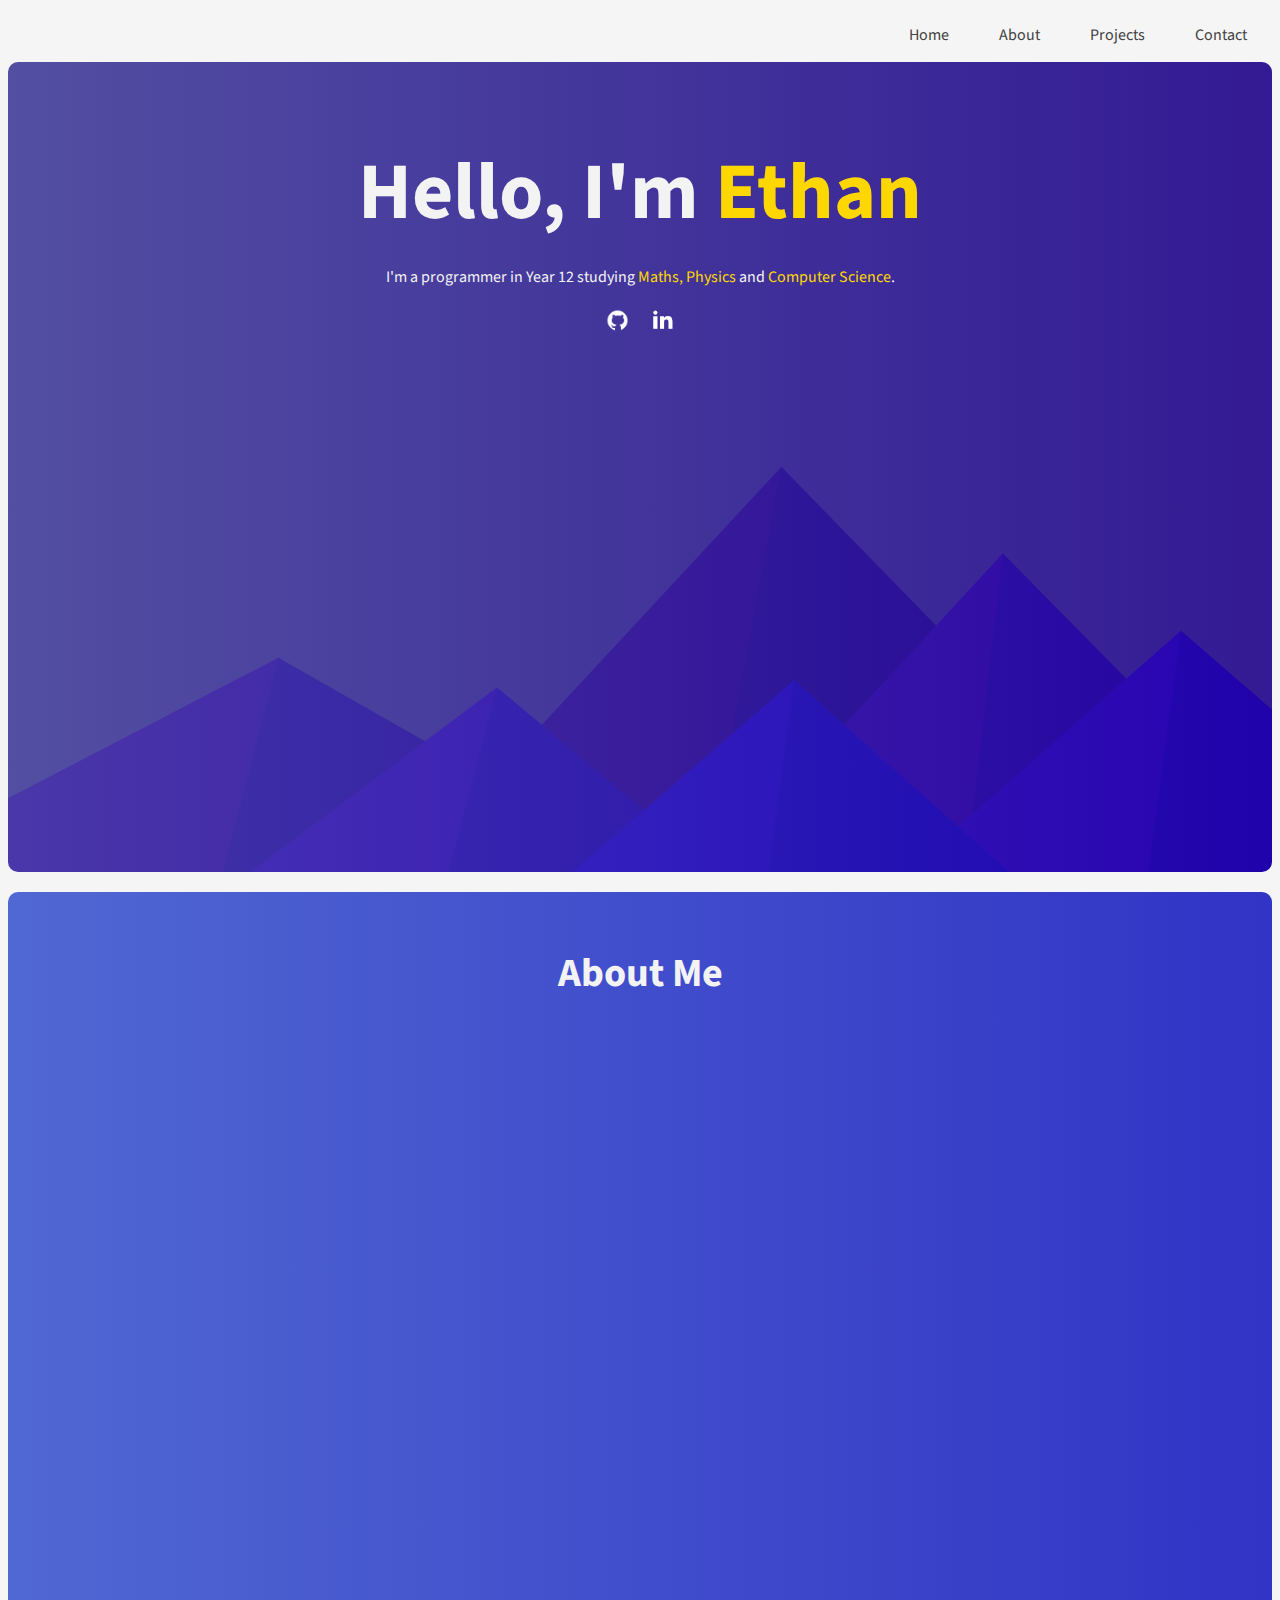
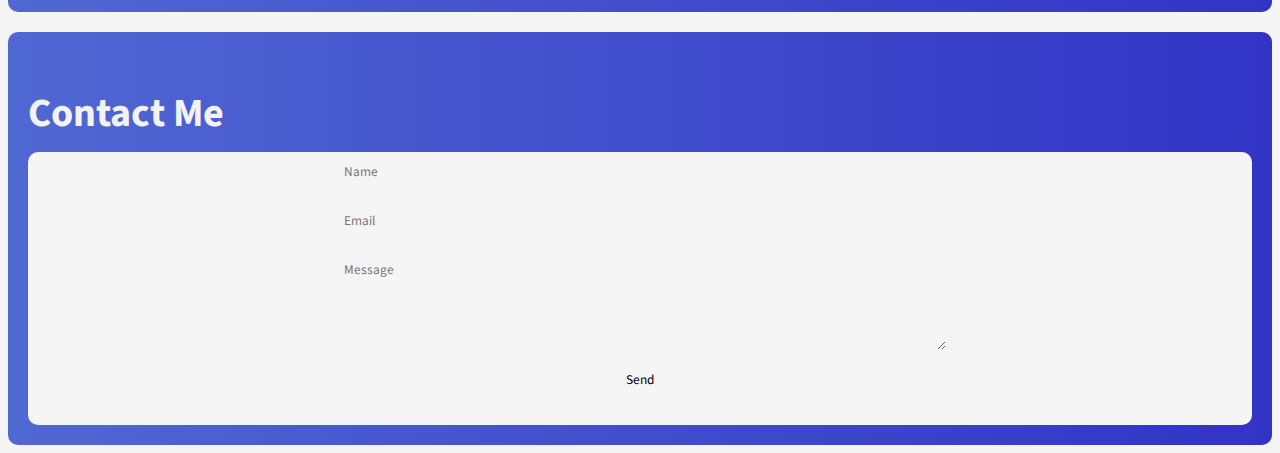
==== index.html @ f146d06d "add files" ====
<html>
    <head>
        <meta charset="UTF-8">
        <meta name="viewport" content="width=device-width, initial-scale=1.0">
        <link rel="stylesheet" type="text/css" href="style.css">
        <link rel="preconnect" href="https://fonts.googleapis.com">
        <link rel="preconnect" href="https://fonts.gstatic.com" crossorigin>
        <link href="https://fonts.googleapis.com/css2?family=Source+Sans+Pro:wght@400;600;700;900&amp;display=swap" rel="stylesheet">
    <body>
        <nav class="navbar">
            <ul>
                <li><a href="index.html">Home</a></li>
                <li><a href="#about">About</a></li>
                <li><a href="#projects">Projects</a></li>
                <li><a href="#contact">Contact</a></li>
            </ul>
        </nav>
        <div class="container">
            <div class="intro" align="center">
                <h1>Hello, I'm <standout>Ethan</standout></h1>
                <p>I'm a programmer in Year 12 studying <standout>Maths, Physics</standout> and <standout>Computer Science</standout>.</p>

                <div class="socials">
                    <img class="socials-icon" src="assets/github.png" alt="GitHub">
                    <img class="socials-icon" src="assets/linkedin.png" alt="LinkedIn">
                </div>
            </div>
            <div id="about" class="about" align="center">
                <h2>About Me</h2>
                <div class="about-description" align="left">
                    <p>I'm a student at <standout>JFS</standout> in London, studying Maths, Physics and Computer Science. I'm passionate about programming and have been coding for over 4 years. I'm currently interested in <standout>Compilers</standout>, <standout>Algorithms</standout> and <standout>Game Development</standout>.<br/><br/>I am currently teaching myself the <standout>Rust programming Language</standout>.</p>
                </div>
            </div>
            <!-- <div id="project" class="projects">
                
            </div> -->
            <div id="contact" class="contact">
                <h2>Contact Me</h2>
                <div class="contact-form">
                    <form action="submit.php" method="post">
                        <input type="text" name="name" placeholder="Name" required>
                        <input type="email" name="email" placeholder="Email" required>
                        <textarea name="message" placeholder="Message" required></textarea>
                        <input type="submit" value="Send">
                    </form>
                </div>
            </div>
        </div>
        <script src="index.js"></script>
    </body>
</html>
---- style.css ----
* {
    font-family: "Source Sans Pro", sans-serif;
    background-color: rgb(245, 245, 245);
    box-sizing: border-box;

    animation: easeInScreen 0.5s ease-in backwards;
}

html {
    scroll-behavior: smooth;
}

.navbar {
    background-color: rgb(245, 245, 245);
    display: flex;
    justify-content: right;
    font-family: "Source Sans Pro", sans-serif;
    user-select: none;
}

.navbar ul {
    list-style-type: none;
    display: flex;
}

.navbar li {
    margin: 0 10px;
}

.navbar a {
    text-decoration: none;
    color: rgb(65, 65, 65);
    padding: 10px 15px;
}

.navbar a:hover {
    background-color: #e2e2e2;
    transition: color 0.2s, background-color 0.2s;
}

h1 {
    font-size: 5em;
    margin-bottom: 10px;
    background: 0;
}

h2 {
    font-size: 2.5em;
    margin-bottom: 10px;
    background: 0;
}

p {
    background: 0;
}

standout {
    color: gold;
    background: 0;
}

.intro {
    color: rgb(243, 243, 243);
    position: relative;
    padding: 20px;
    background-image: linear-gradient(to right, rgba(39, 69, 202, 0.8), rgba(0, 3, 185, 0.8)), url("assets/flat-mountains.svg");
    
    background-size: cover;
    background-position: center;
    height: 90vh;
    width: 100%;
    border-radius: 10px;
    justify-content: center;

    animation: easeInSection 0.7s ease-in backwards;
}

.socials {
    display: flex;
    justify-content: center;
    margin-top: 20px;
    background: 0;
}

.socials-icon {
    height: 25px;
    width: 25px;
    margin: 0 10px;
    background: 0;
    user-select: none;
}

.socials-icon:hover {
    transform: scale(1.2);
    transition: transform 0.2s;
    cursor: pointer;
}

.about {
    color: rgb(243, 243, 243);
    position: relative;
    padding: 20px;
    margin-top: 20px;
    background-image: linear-gradient(to right, rgba(39, 69, 202, 0.8), rgba(0, 3, 185, 0.8));
    
    background-size: cover;
    background-position: center;
    height: 80vh;
    width: 100%;
    border-radius: 10px;
    justify-content: center;

    animation: easeInSection 0.7s ease-in backwards;
}

.about-description {
    margin-top: 100px;
    margin-right: 67%;
    max-width: 800px;
    background: 0;
    opacity: 0;
}

.about-description.visible {
    opacity: 1;
    animation: easeInSection 1s ease-in backwards;
}

.contact {
    /* email form */
    color: rgb(243, 243, 243);
    position: relative;
    padding: 20px;
    margin-top: 20px;
    background-image: linear-gradient(to right, rgba(39, 69, 202, 0.8), rgba(0, 3, 185, 0.8));
    border-radius: 10px;
}

.contact-form {
    /* nice looking contact form */
    display: flex;
    flex-direction: column;
    align-items: center;
    border-radius: 10px;
}

.contact-form input,
.contact-form textarea {
    width: 100%;
    padding: 10px;
    margin-bottom: 10px;
    border: none;
    border-radius: 10px;
    background: 0;
}

.contact-form textarea {
    height: 100px;
    background: 0;
}

.contact-form button {
    padding: 10px 20px;
    background-color: rgb(65, 65, 65);
    color: white;
    border: none;
    border-radius: 5px;
    cursor: pointer;
    background: rgba(0, 3, 185, 0.8);
}

.contact-form button:hover {
    background-color: #333333;
    background: rgba(0, 3, 185, 0.8);
}

/* animations */
@keyframes easeInScreen {
    0% {
        opacity: 0;
    }
    100% {
        opacity: 1;
    }
}

@keyframes easeInSection {
    0% {
        opacity: 0;
        transform: translateX(20px);
    }
    100% {
        opacity: 1;
        transform: translateX(0);
    }
}
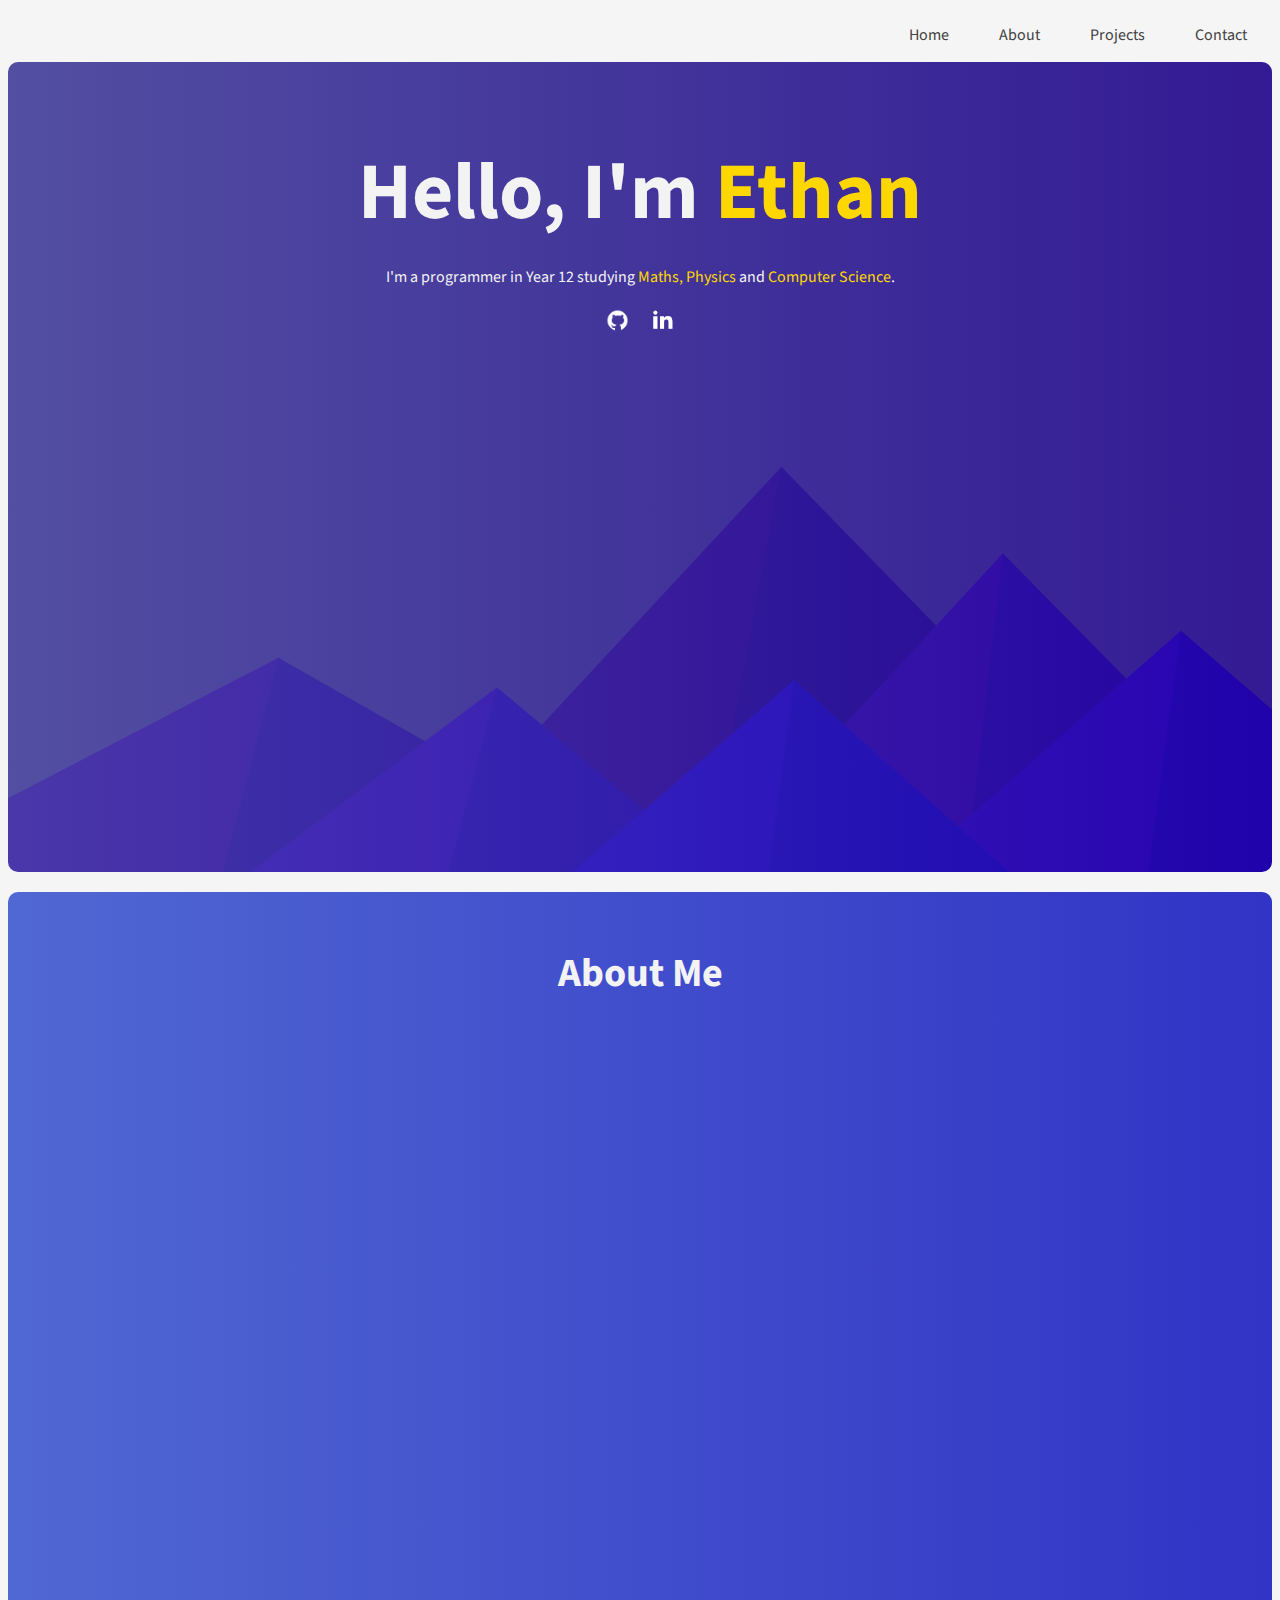
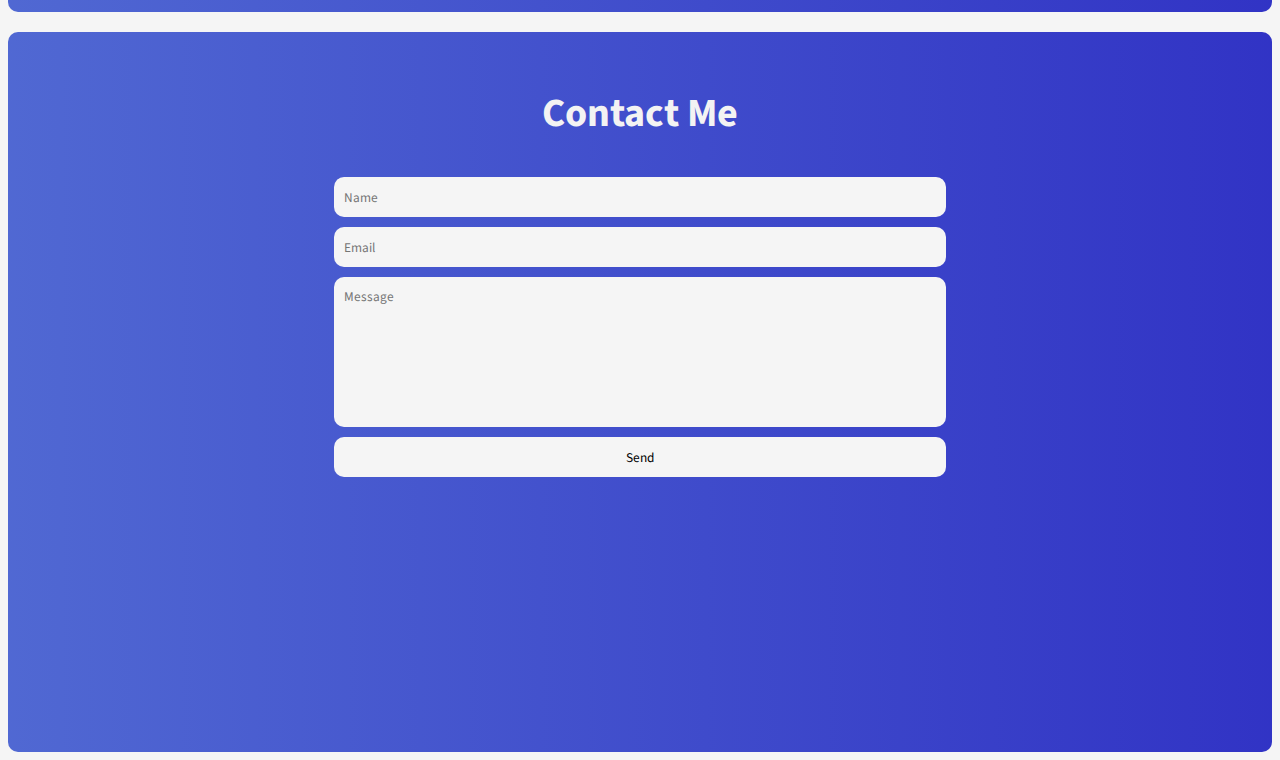
==== commit 8fe870e4: "base add functionality for form" ====
--- a/index.html
+++ b/index.html
@@ -31,10 +31,10 @@
                     <p>I'm a student at <standout>JFS</standout> in London, studying Maths, Physics and Computer Science. I'm passionate about programming and have been coding for over 4 years. I'm currently interested in <standout>Compilers</standout>, <standout>Algorithms</standout> and <standout>Game Development</standout>.<br/><br/>I am currently teaching myself the <standout>Rust programming Language</standout>.</p>
                 </div>
             </div>
-            <!-- <div id="project" class="projects">
+            <div id="project" class="projects">
                 
-            </div> -->
-            <div id="contact" class="contact">
+            </div>
+            <div id="contact" class="contact" align="center">
                 <h2>Contact Me</h2>
                 <div class="contact-form">
                     <form action="submit.php" method="post">
--- a/style.css
+++ b/style.css
@@ -130,6 +130,7 @@
     /* email form */
     color: rgb(243, 243, 243);
     position: relative;
+    height: 80vh;
     padding: 20px;
     margin-top: 20px;
     background-image: linear-gradient(to right, rgba(39, 69, 202, 0.8), rgba(0, 3, 185, 0.8));
@@ -141,7 +142,9 @@
     display: flex;
     flex-direction: column;
     align-items: center;
-    border-radius: 10px;
+    margin-top: 35px;
+    border-radius: 10px;
+    background-color: rgba(0, 0, 0, 0);
 }
 
 .contact-form input,
@@ -151,27 +154,32 @@
     margin-bottom: 10px;
     border: none;
     border-radius: 10px;
-    background: 0;
+    height: 40px;
 }
 
 .contact-form textarea {
-    height: 100px;
-    background: 0;
+    height: 150px;
+    resize: none;
 }
 
 .contact-form button {
     padding: 10px 20px;
-    background-color: rgb(65, 65, 65);
+    background-color: rgba(0, 0, 0, 0);
     color: white;
-    border: none;
+    border:0cap;
     border-radius: 5px;
     cursor: pointer;
     background: rgba(0, 3, 185, 0.8);
 }
 
-.contact-form button:hover {
-    background-color: #333333;
-    background: rgba(0, 3, 185, 0.8);
+.contact-form form {
+    border-radius: 10px;
+    background-color: rgba(0, 0, 0, 0);
+}
+
+.contact-form input:hover,
+.contact-form textarea:hover {
+    background: #e2e2e2;
 }
 
 /* animations */
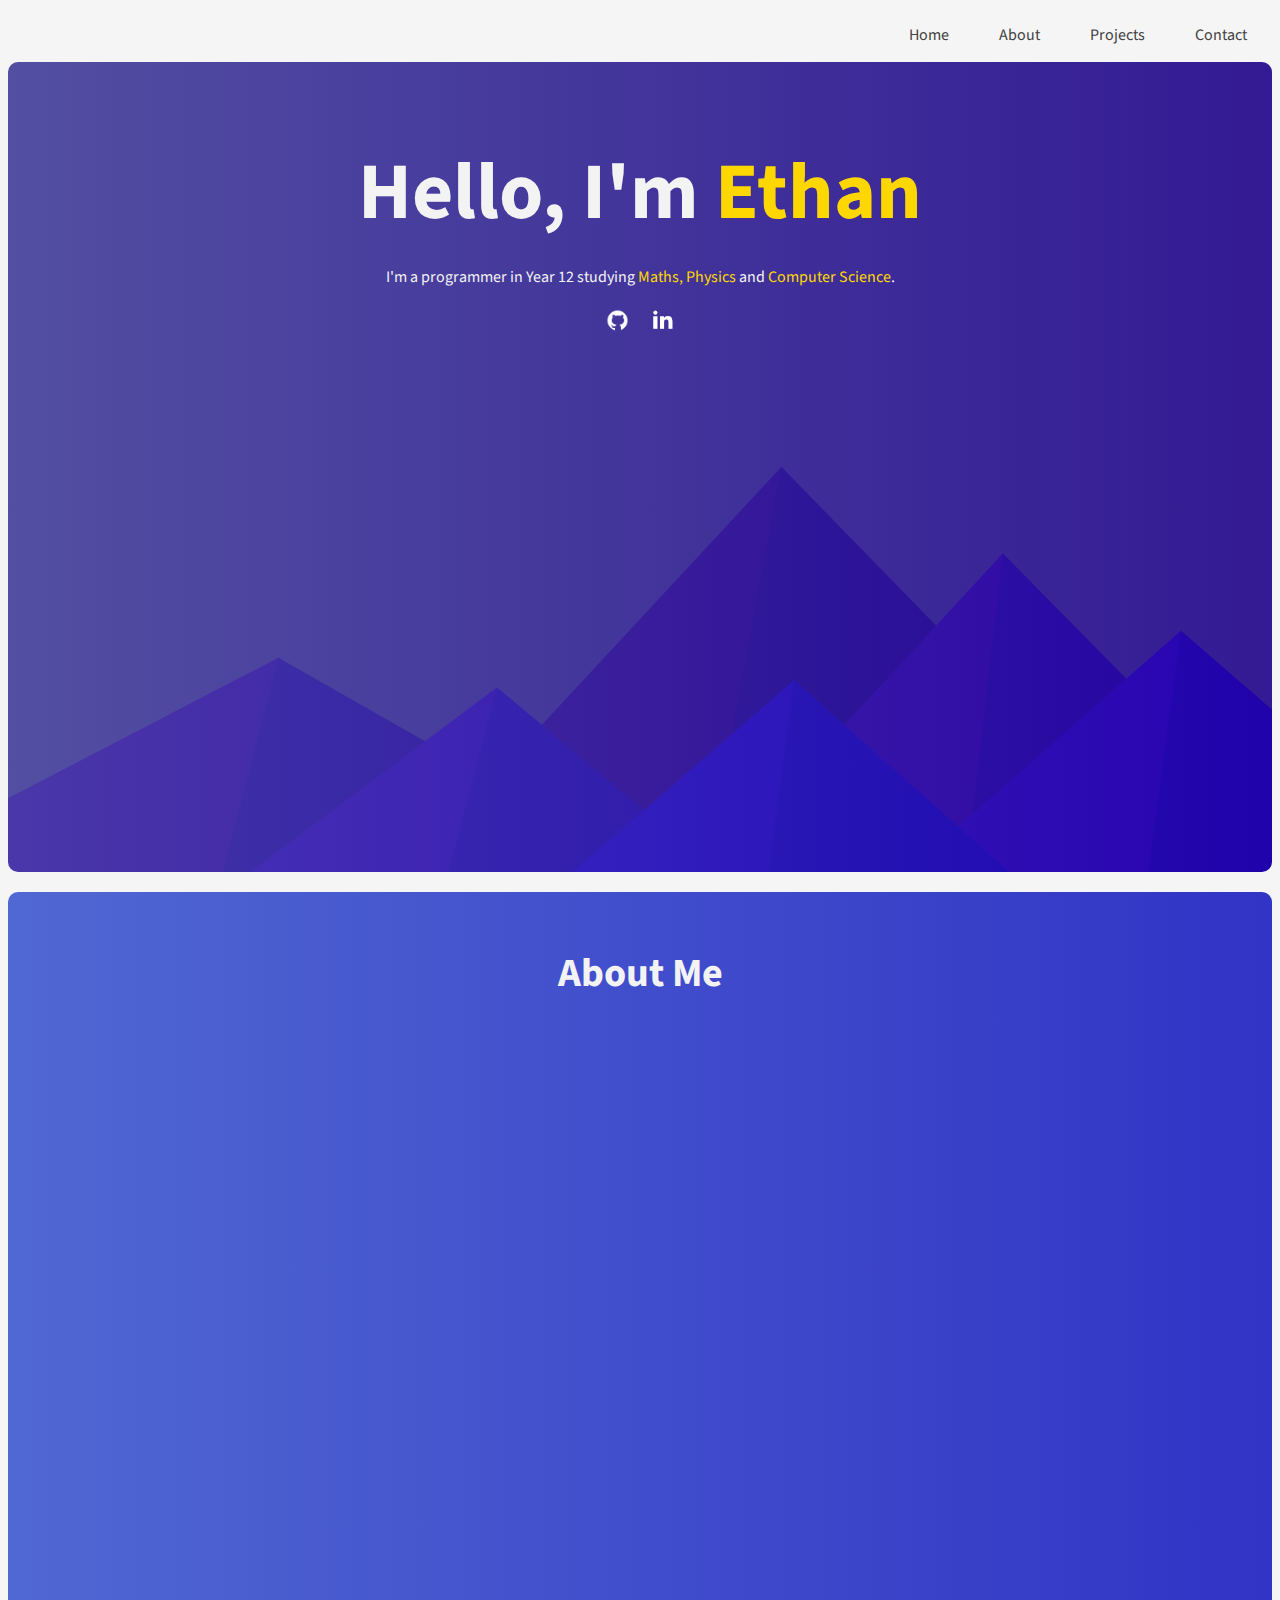
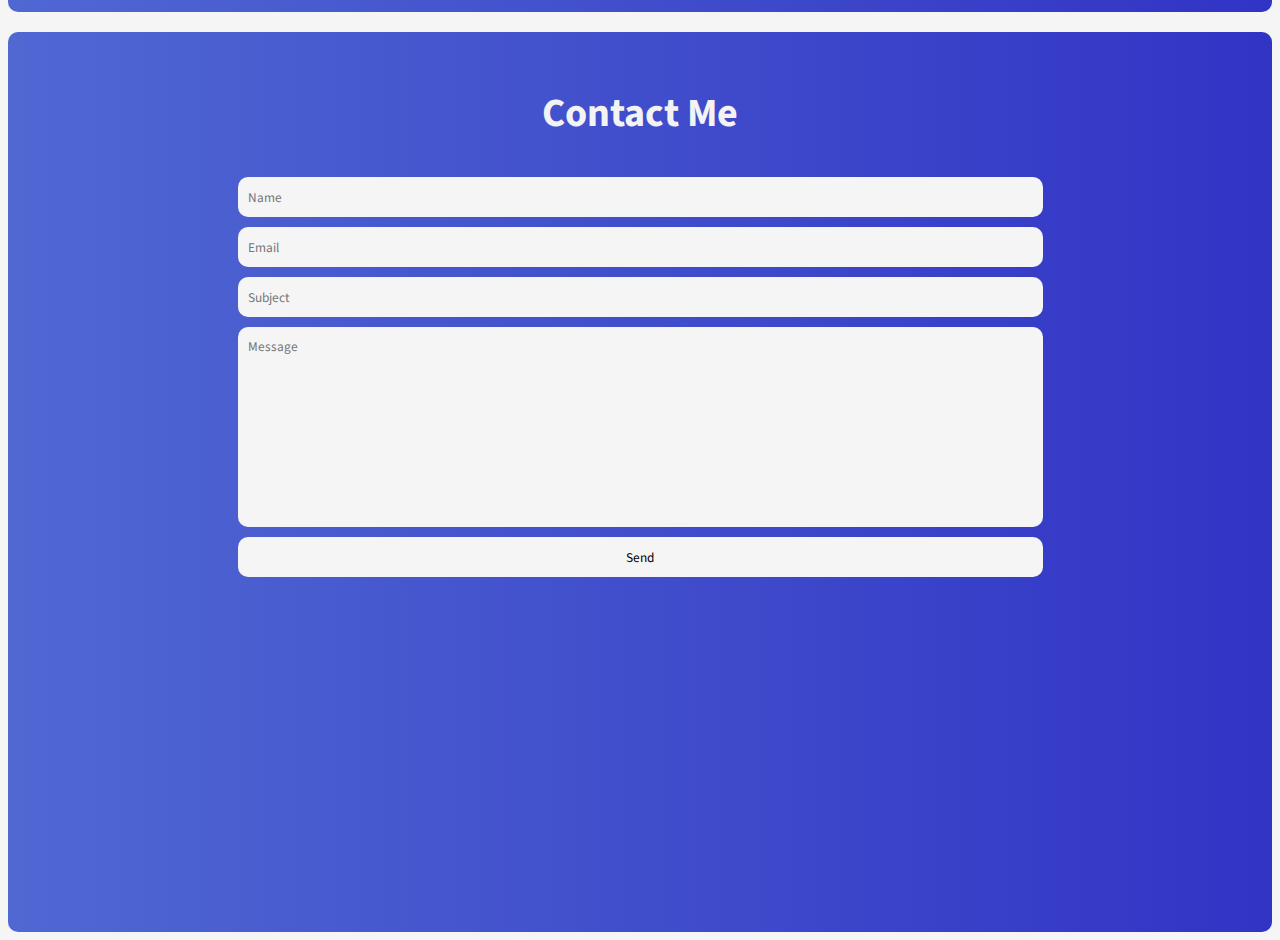
==== commit 08913cd2: "fix contact submission" ====
--- a/index.html
+++ b/index.html
@@ -37,9 +37,10 @@
             <div id="contact" class="contact" align="center">
                 <h2>Contact Me</h2>
                 <div class="contact-form">
-                    <form action="submit.php" method="post">
+                    <form action="https://formspree.io/f/mwkgqrpg" method="post">
                         <input type="text" name="name" placeholder="Name" required>
                         <input type="email" name="email" placeholder="Email" required>
+                        <input type="text" name="subject" placeholder="Subject" required>
                         <textarea name="message" placeholder="Message" required></textarea>
                         <input type="submit" value="Send">
                     </form>
--- a/style.css
+++ b/style.css
@@ -130,7 +130,7 @@
     /* email form */
     color: rgb(243, 243, 243);
     position: relative;
-    height: 80vh;
+    height: 100vh;
     padding: 20px;
     margin-top: 20px;
     background-image: linear-gradient(to right, rgba(39, 69, 202, 0.8), rgba(0, 3, 185, 0.8));
@@ -158,7 +158,7 @@
 }
 
 .contact-form textarea {
-    height: 150px;
+    height: 200px;
     resize: none;
 }
 
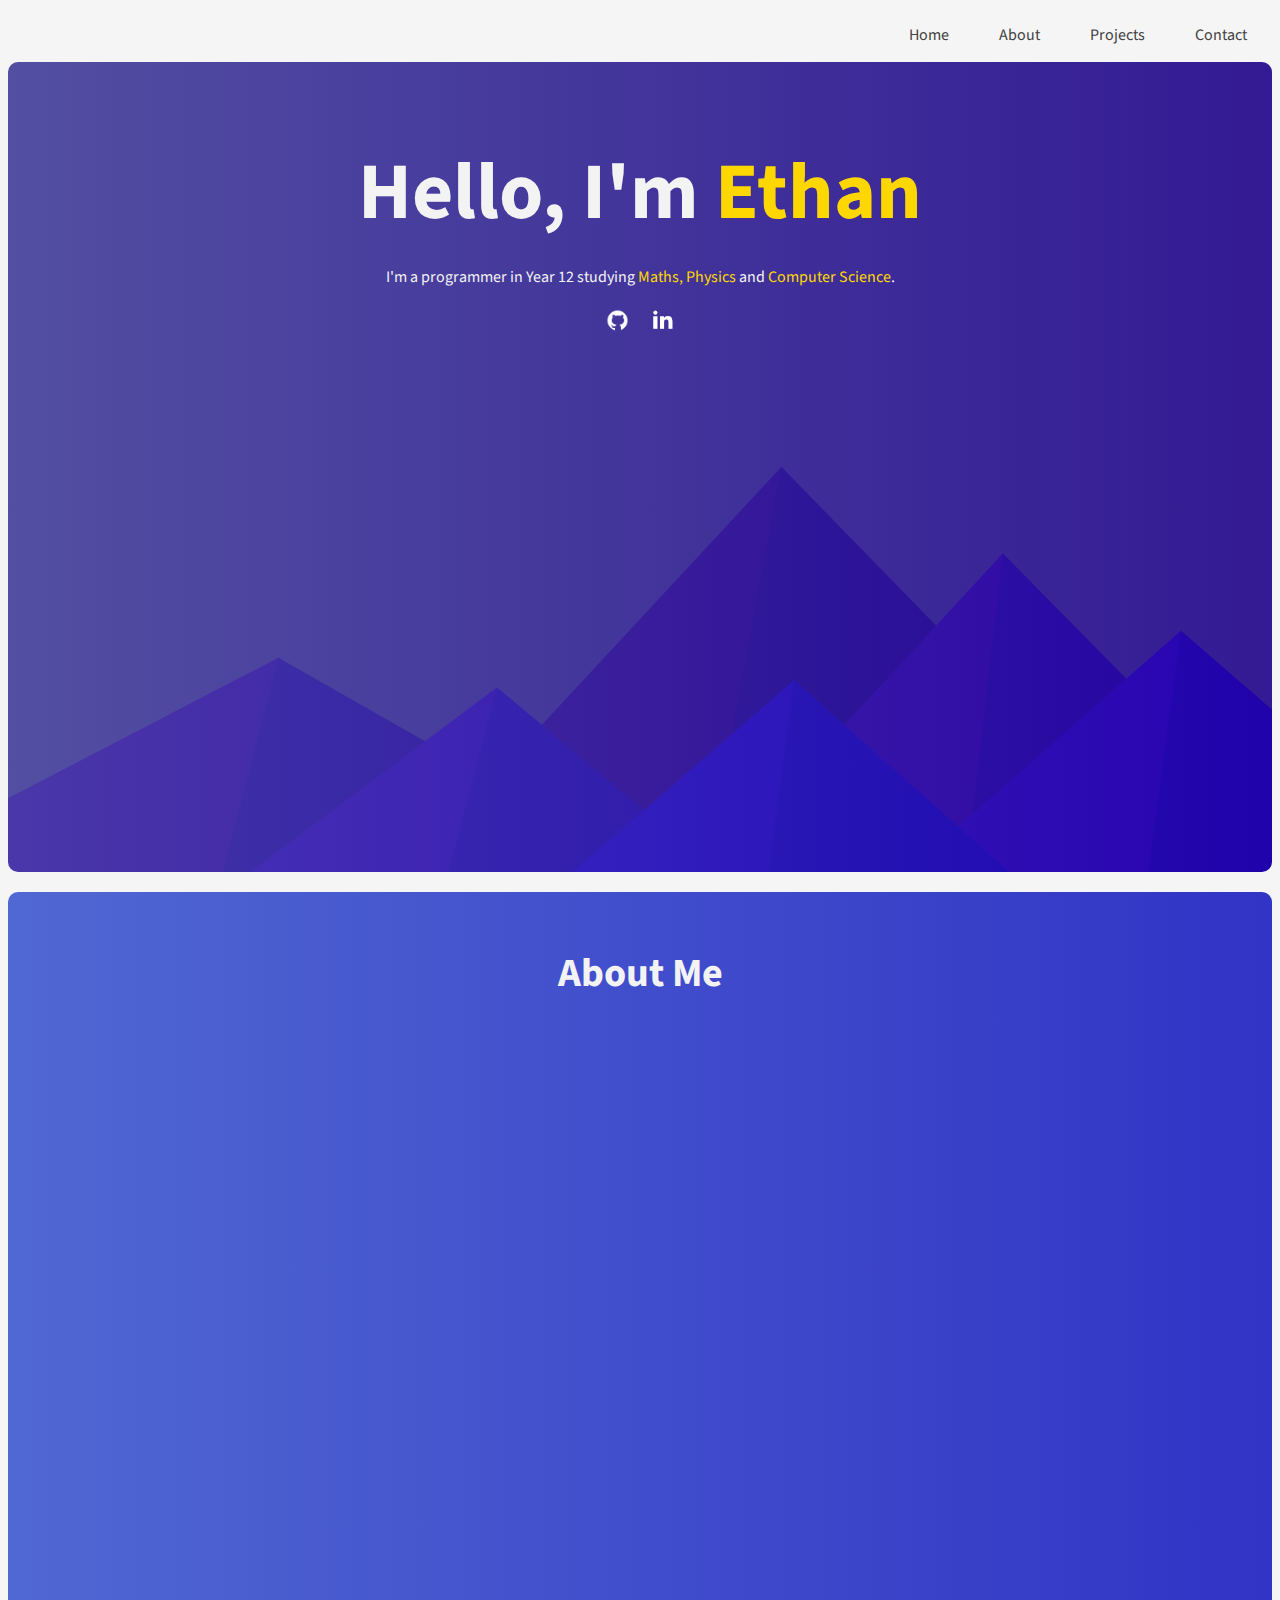
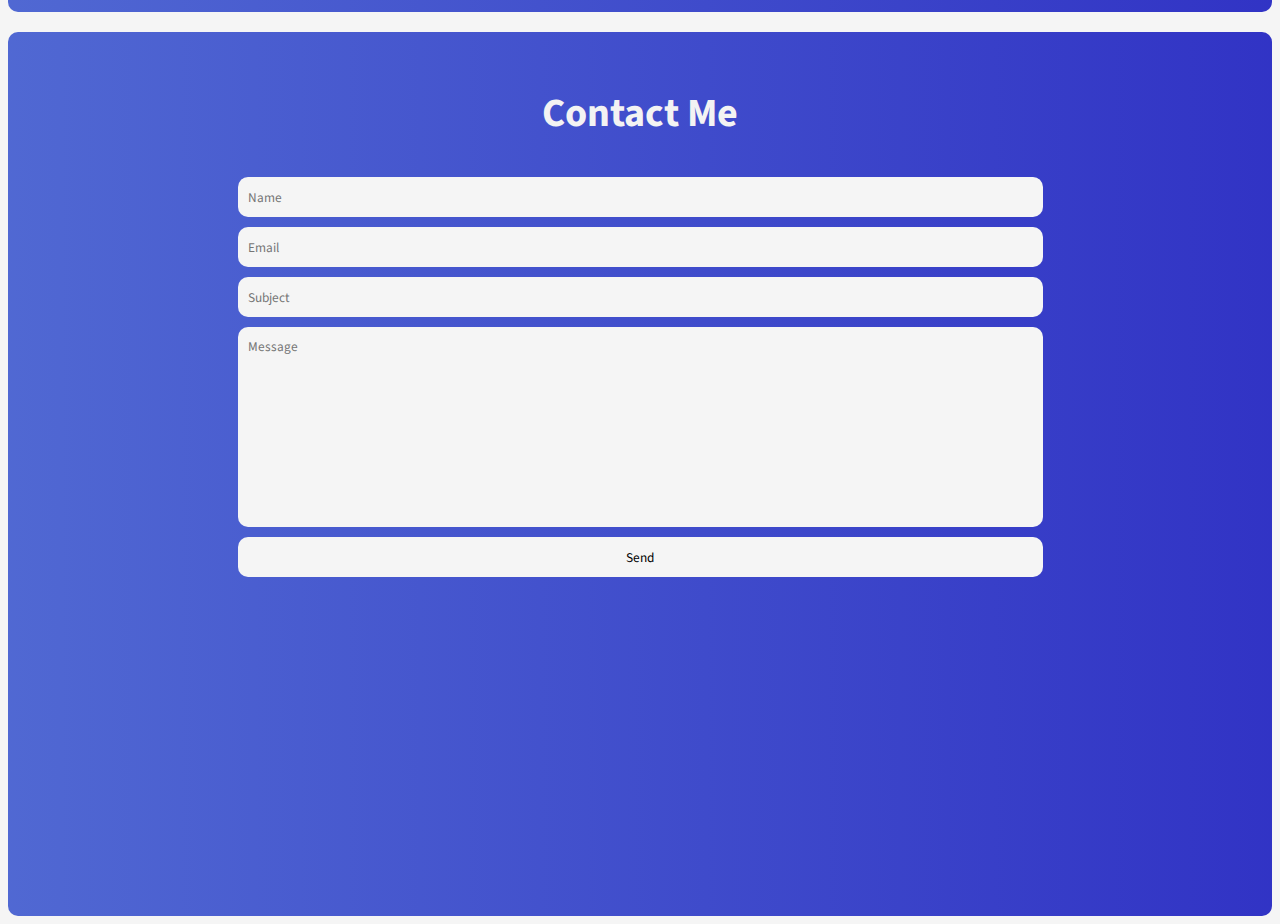
==== commit cc50303e: "broken projects page but its a start" ====
--- a/index.html
+++ b/index.html
@@ -6,16 +6,16 @@
         <link rel="preconnect" href="https://fonts.googleapis.com">
         <link rel="preconnect" href="https://fonts.gstatic.com" crossorigin>
         <link href="https://fonts.googleapis.com/css2?family=Source+Sans+Pro:wght@400;600;700;900&amp;display=swap" rel="stylesheet">
-    <body>
+    <body background="assets/portfolio_picture.png">
         <nav class="navbar">
             <ul>
                 <li><a href="index.html">Home</a></li>
                 <li><a href="#about">About</a></li>
-                <li><a href="#projects">Projects</a></li>
+                <li><a href="/projects.html">Projects</a></li>
                 <li><a href="#contact">Contact</a></li>
             </ul>
         </nav>
-        <div class="container">
+        <div>
             <div class="intro" align="center">
                 <h1>Hello, I'm <standout>Ethan</standout></h1>
                 <p>I'm a programmer in Year 12 studying <standout>Maths, Physics</standout> and <standout>Computer Science</standout>.</p>
@@ -30,9 +30,6 @@
                 <div class="about-description" align="left">
                     <p>I'm a student at <standout>JFS</standout> in London, studying Maths, Physics and Computer Science. I'm passionate about programming and have been coding for over 4 years. I'm currently interested in <standout>Compilers</standout>, <standout>Algorithms</standout> and <standout>Game Development</standout>.<br/><br/>I am currently teaching myself the <standout>Rust programming Language</standout>.</p>
                 </div>
-            </div>
-            <div id="project" class="projects">
-                
             </div>
             <div id="contact" class="contact" align="center">
                 <h2>Contact Me</h2>
--- a/style.css
+++ b/style.css
@@ -10,6 +10,28 @@
     scroll-behavior: smooth;
 }
 
+h1 {
+    font-size: 5em;
+    margin-bottom: 10px;
+    background: 0;
+}
+
+h2 {
+    font-size: 2.5em;
+    margin-bottom: 10px;
+    background: 0;
+}
+
+h3 {
+    font-size: 2em;
+    margin-bottom: 10px;
+    background: 0;
+}
+
+p {
+    background: 0;
+}
+
 .navbar {
     background-color: rgb(245, 245, 245);
     display: flex;
@@ -38,25 +60,16 @@
     transition: color 0.2s, background-color 0.2s;
 }
 
-h1 {
-    font-size: 5em;
-    margin-bottom: 10px;
-    background: 0;
-}
-
-h2 {
-    font-size: 2.5em;
-    margin-bottom: 10px;
-    background: 0;
-}
-
-p {
-    background: 0;
-}
-
 standout {
     color: gold;
     background: 0;
+}
+
+tempp {
+    opacity: 0;
+    background: 0;
+
+    transition: opacity 0.2s;
 }
 
 .intro {
@@ -130,7 +143,7 @@
     /* email form */
     color: rgb(243, 243, 243);
     position: relative;
-    height: 100vh;
+    height: 100%;
     padding: 20px;
     margin-top: 20px;
     background-image: linear-gradient(to right, rgba(39, 69, 202, 0.8), rgba(0, 3, 185, 0.8));
@@ -182,6 +195,84 @@
     background: #e2e2e2;
 }
 
+.projects {
+    color: rgb(243, 243, 243);
+    position: relative;
+    padding: 20px;
+    margin-top: 20px;
+    background-image: linear-gradient(to left, rgba(39, 69, 202, 0.8), rgba(0, 3, 185, 0.8)), url("assets/common-bg.svg");
+    
+    background-size: cover;
+    background-position: center;
+    height: 150vh;
+    width: 100%;
+    border-radius: 10px;
+}
+
+.project {
+    margin-top: 30px;
+    padding: 20px;
+
+    position: relative;
+
+    background-color: rgba(0, 0, 0, 0);
+    display: flex;
+    flex-direction: column;
+
+    opacity: 1;
+
+    width: 400px;
+    height: 200px;
+    
+    border: 1px solid rgba(0, 3, 185, 0.8);
+    border-radius: 10px;
+    box-shadow: 0 0 10px rgba(0, 3, 185, 0.8);
+
+    transition: width 0.2s;
+}
+
+.project img {
+    width: 20pc;
+    height: 20pc;
+    margin-left: 5%;
+
+    user-select: none;
+    border-radius: 10px;
+
+    transition: width 0.2s, height 0.2s, margin-left 0.2s;
+}
+
+.project p {
+    opacity: 0;
+
+    transition: opacity 0.2s, transform 0.2s;
+}
+
+.project tempp {
+    opacity: 1;
+}
+
+.project:hover tempp {
+    opacity: 0;
+}
+
+.project:hover {
+    width: 1000px;
+
+    transition: width 0.2s;
+}
+
+.project:hover p {
+    opacity: 1;
+
+    transition: opacity 0.2s;
+}
+
+.project:hover img {
+    
+    transition: width 0.2s, height 0.2s;
+}
+
 /* animations */
 @keyframes easeInScreen {
     0% {
@@ -201,4 +292,57 @@
         opacity: 1;
         transform: translateX(0);
     }
+}
+
+/* media queries */
+@media (max-width: 768px) {
+    /* Adjustments for phone users */
+    .navbar {
+        justify-content: center;
+    }
+
+    .navbar ul {
+        flex-direction: column;
+        align-items: center;
+    }
+
+    .navbar li {
+        margin: 10px 0;
+    }
+
+    .intro {
+        height: 100vh;
+    }
+
+    .about {
+        height: 100vh;
+    }
+
+    .contact {
+        height: 100vh;
+    }
+
+    .projects {
+        height: 200vh;
+    }
+
+    .project {
+        left: 50%;
+        transform: translateX(-50%);
+    }
+}
+
+@media (max-width: 500px) {
+    .projects {
+        height: 250vh;
+    }
+    .contact {
+        height: 100vh;
+    }
+    .intro {
+        height: 100vh;
+    }
+    .about {
+        height: 100vh;
+    }
 }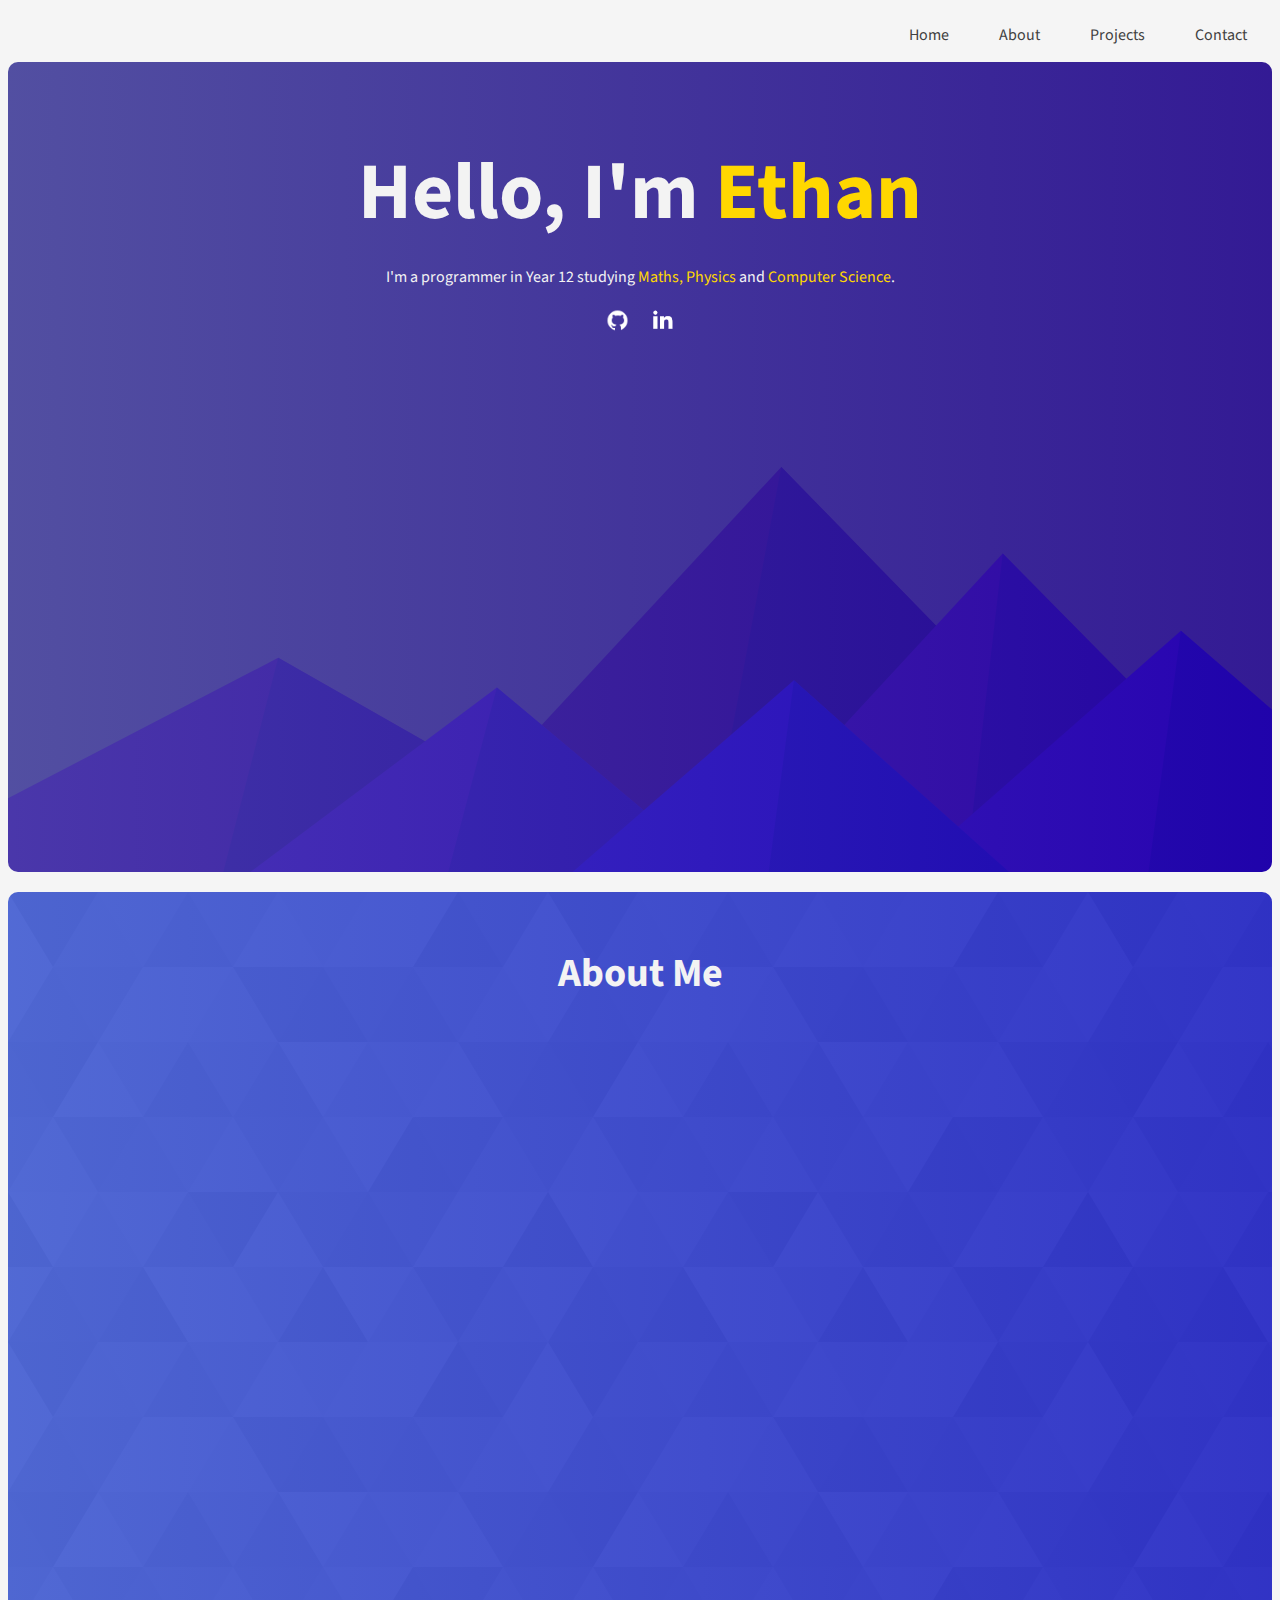
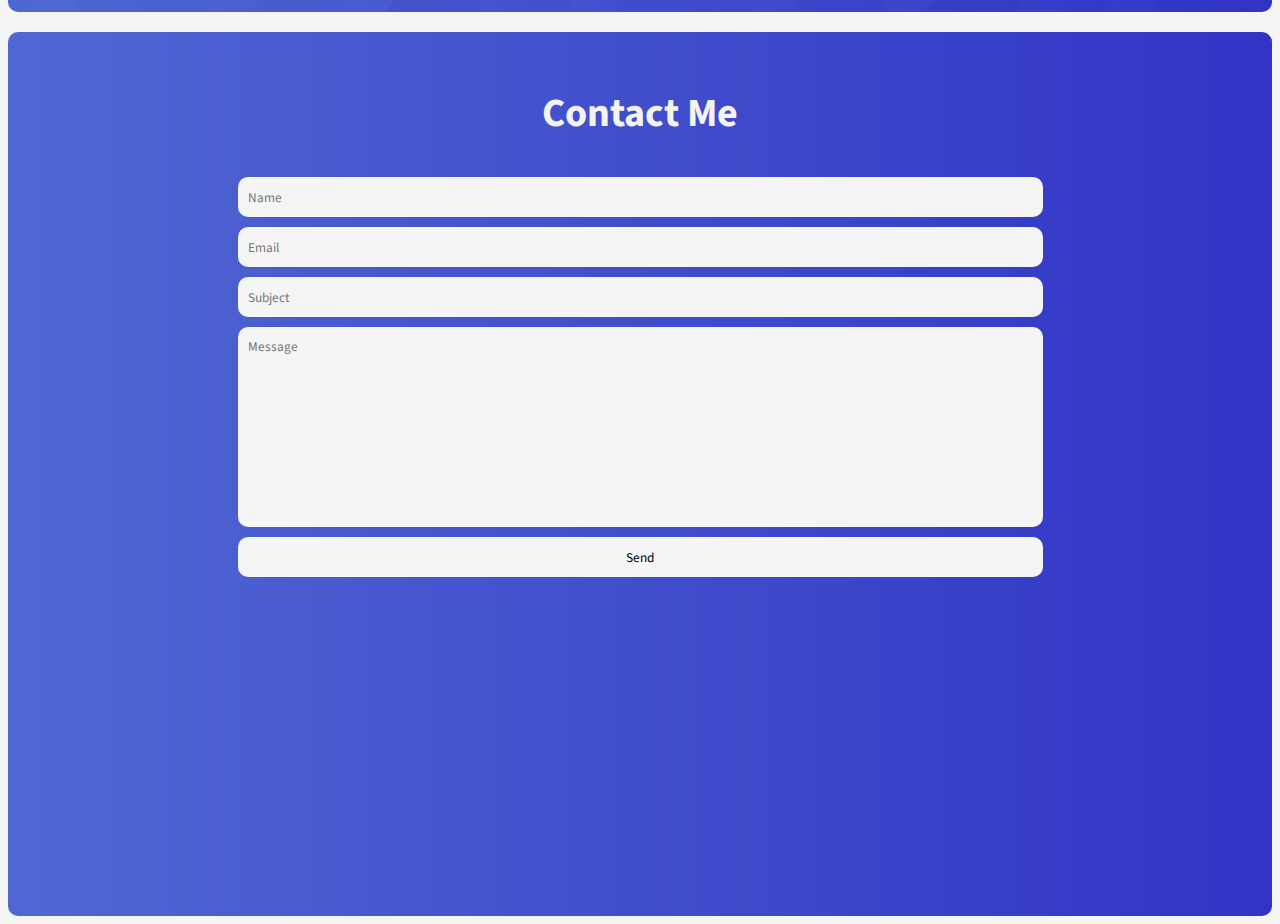
==== commit 2db8d69f: "project page done" ====
--- a/index.html
+++ b/index.html
@@ -28,7 +28,18 @@
             <div id="about" class="about" align="center">
                 <h2>About Me</h2>
                 <div class="about-description" align="left">
-                    <p>I'm a student at <standout>JFS</standout> in London, studying Maths, Physics and Computer Science. I'm passionate about programming and have been coding for over 4 years. I'm currently interested in <standout>Compilers</standout>, <standout>Algorithms</standout> and <standout>Game Development</standout>.<br/><br/>I am currently teaching myself the <standout>Rust programming Language</standout>.</p>
+                    <p>I'm a student at <standout>JFS</standout> in London, studying Maths, Physics and Computer Science. I'm passionate about programming and have been coding for over 4 years. I'm currently interested in <standout>Compilers</standout>, <standout>Algorithms</standout> and <standout>Game Development</standout>.<br/><br/>I am currently learning the <standout>Rust programming Language</standout>.</p>
+                </div>
+                <div class="about-skills" align="center">
+                    <h3>Skills</h3>
+                    <ul>
+                        <li>Python</li>
+                        <li>Java</li>
+                        <li>HTML, CSS, JS</li>
+                        <li>C</li>
+                        <li>Rust</li>
+                        <li>Unity</li>
+                    </ul>
                 </div>
             </div>
             <div id="contact" class="contact" align="center">
--- a/style.css
+++ b/style.css
@@ -3,7 +3,7 @@
     background-color: rgb(245, 245, 245);
     box-sizing: border-box;
 
-    animation: easeInScreen 0.5s ease-in backwards;
+    animation: easeInScreen 0.2s ease-in backwards;
 }
 
 html {
@@ -85,7 +85,7 @@
     border-radius: 10px;
     justify-content: center;
 
-    animation: easeInSection 0.7s ease-in backwards;
+    animation: easeInSection 0.7s;
 }
 
 .socials {
@@ -114,7 +114,7 @@
     position: relative;
     padding: 20px;
     margin-top: 20px;
-    background-image: linear-gradient(to right, rgba(39, 69, 202, 0.8), rgba(0, 3, 185, 0.8));
+    background-image: linear-gradient(to right, rgba(39, 69, 202, 0.8), rgba(0, 3, 185, 0.8)), url("assets/common-bg.svg");
     
     background-size: cover;
     background-position: center;
@@ -123,7 +123,7 @@
     border-radius: 10px;
     justify-content: center;
 
-    animation: easeInSection 0.7s ease-in backwards;
+    animation: easeInSection 0.7s;
 }
 
 .about-description {
@@ -137,6 +137,47 @@
 .about-description.visible {
     opacity: 1;
     animation: easeInSection 1s ease-in backwards;
+}
+
+.about-skills {
+    margin-top: -200px;
+    margin-left: 67%;
+    max-width: 800px;
+    background: 0;
+    opacity: 0;
+}
+
+.about-skills.visible {
+    opacity: 1;
+    animation: easeInSection 1s ease-in backwards;
+}
+
+.about-skills ul {
+    list-style-type: none;
+    display: flex;
+    flex-wrap: wrap;
+    justify-content: center;
+    background: 0;
+}
+
+.about-skills li {
+    margin: 10px;
+    padding: 10px 20px;
+    border-radius: 10px;
+    background-color: rgba(0, 3, 185, 0.8);
+    color: white;
+    transition: background-color 0.2s;
+
+    user-select: none;
+}
+
+.about-skills li:hover {
+    background-color: rgba(0, 3, 185, 1);
+    transition: background-color 0.2s;
+}
+
+.about-skills h3 {
+    background: 0;
 }
 
 .contact {
@@ -195,22 +236,42 @@
     background: #e2e2e2;
 }
 
+.container {
+    background-image: linear-gradient(to left, rgba(39, 69, 202, 0.8), rgba(0, 3, 185, 0.8)), url("assets/common-bg.svg");
+    border-radius: 10px;
+    color: rgb(243, 243, 243);
+}
+
 .projects {
-    color: rgb(243, 243, 243);
+    color: rgba(243, 243, 243);
     position: relative;
     padding: 20px;
-    margin-top: 20px;
     background-image: linear-gradient(to left, rgba(39, 69, 202, 0.8), rgba(0, 3, 185, 0.8)), url("assets/common-bg.svg");
+
+    display: flex;
+    flex-direction:row;
     
     background-size: cover;
     background-position: center;
-    height: 150vh;
+    /* margin-top: 50px; */
+    height: 100vh;
     width: 100%;
     border-radius: 10px;
+    justify-content: flex-start;
+    align-items: center;
+}
+
+.container h1 {
+    align-self: center;
+    justify-content: center;
+    margin-top: -1px;
+    margin-bottom: 10px;
 }
 
 .project {
-    margin-top: 30px;
+    margin-top: 10px;
+    margin-right: 10px;
+    margin-left: 10px;
     padding: 20px;
 
     position: relative;
@@ -222,33 +283,38 @@
     opacity: 1;
 
     width: 400px;
-    height: 200px;
+    height: 250px;
     
     border: 1px solid rgba(0, 3, 185, 0.8);
     border-radius: 10px;
-    box-shadow: 0 0 10px rgba(0, 3, 185, 0.8);
-
-    transition: width 0.2s;
+    box-shadow: 0 0 20px rgba(0, 3, 185, 0.8);
+
+    transition: height 0.2s;
 }
 
 .project img {
-    width: 20pc;
-    height: 20pc;
-    margin-left: 5%;
+    width: 345px;
+    height: 180px;
+
+    margin-right: 5%;
 
     user-select: none;
     border-radius: 10px;
 
-    transition: width 0.2s, height 0.2s, margin-left 0.2s;
+    transform: scale(0.9);
+    
+    transition: height, transform;
 }
 
 .project p {
     opacity: 0;
 
-    transition: opacity 0.2s, transform 0.2s;
+    transition: opacity 0.2s;
 }
 
 .project tempp {
+    margin-top: 15px;
+    align-self: center;
     opacity: 1;
 }
 
@@ -257,20 +323,23 @@
 }
 
 .project:hover {
-    width: 1000px;
-
-    transition: width 0.2s;
+    height: 450px;
+    cursor: pointer;
+
+    transition: height 0.2s;
 }
 
 .project:hover p {
     opacity: 1;
 
-    transition: opacity 0.2s;
+    transition: transform, opacity 0.2s;
 }
 
 .project:hover img {
-    
-    transition: width 0.2s, height 0.2s;
+    height: 180px;
+    width: 345px;
+
+    transition: height, width;
 }
 
 /* animations */
